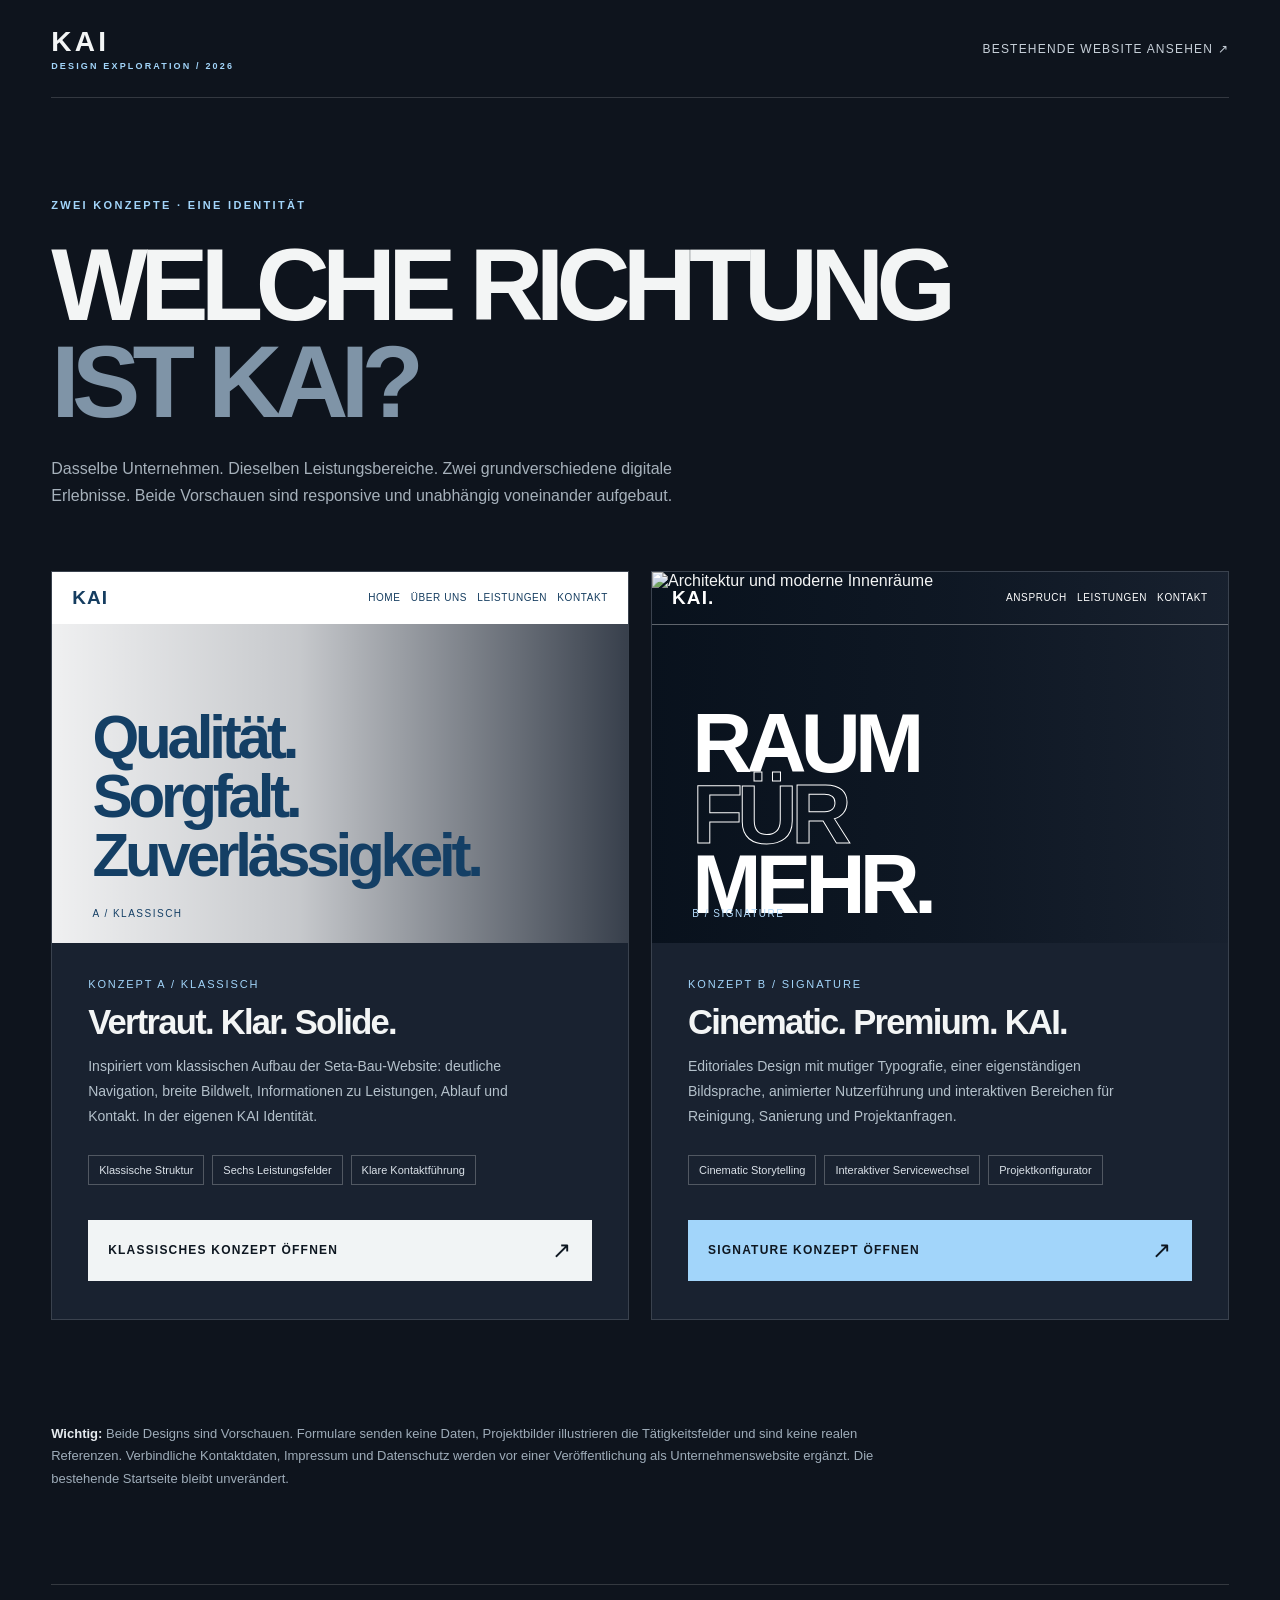
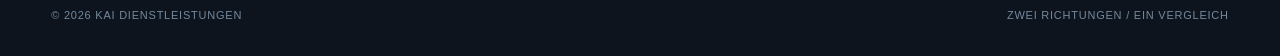
==== konzepte/index.html @ a33182b5 "Add dual-concept comparison gallery for stakeholder review" ====
<!doctype html><html lang="de"><head><meta charset="utf-8"><meta name="viewport" content="width=device-width,initial-scale=1"><meta name="robots" content="noindex,nofollow"><meta name="theme-color" content="#0e141d"><meta name="description" content="KAI Dienstleistungen – zwei Designkonzepte im direkten Vergleich."><title>KAI / Zwei Richtungen – Designvergleich</title><link rel="icon" href="../assets/kai-mark.svg" type="image/svg+xml"><link rel="preconnect" href="https://images.pexels.com"><style>
:root{--ink:#0e141d;--card:#192230;--ice:#a2d5fa;--white:#f3f5f5}*{box-sizing:border-box}body{margin:0;background:var(--ink);color:var(--white);font-family:Arial,"Helvetica Neue",sans-serif;-webkit-font-smoothing:antialiased}a{text-decoration:none;color:inherit}button:focus-visible,a:focus-visible{outline:2px solid var(--ice);outline-offset:4px}.wrap{max-width:1420px;width:calc(100% - clamp(40px,8vw,130px));margin-inline:auto}.top{display:flex;align-items:center;justify-content:space-between;gap:20px;padding:26px 0;border-bottom:1px solid #ffffff27}.wordmark{font-weight:900;font-size:28px;letter-spacing:.12em}.wordmark span{display:block;color:var(--ice);font-size:9px;letter-spacing:.24em;padding-top:3px}.top a:last-child{font-size:12px;letter-spacing:.1em;text-transform:uppercase;color:#c7d0d9}.lead{padding:clamp(58px,7vw,100px) 0 45px}.eyebrow{color:var(--ice);text-transform:uppercase;letter-spacing:.21em;font-size:11px;font-weight:800}.lead h1{font-size:clamp(53px,8vw,127px);letter-spacing:-.075em;line-height:.95;font-weight:600;margin:25px 0 25px;max-width:1040px}.lead h1 em{font-style:normal;color:#7f94a7}.lead p:last-child{font-size:16px;color:#a6b1bb;max-width:680px;line-height:1.7}.cards{display:grid;grid-template-columns:1fr 1fr;gap:22px;padding-bottom:90px}.card{background:var(--card);border:1px solid #ffffff25;overflow:hidden;display:flex;flex-direction:column;transition:transform .3s,border-color .3s}.card:hover{border-color:#b7dcff9c;transform:translateY(-5px)}.visual{height:clamp(265px,29vw,440px);position:relative;overflow:hidden;isolation:isolate}.visual img{position:absolute;inset:0;height:100%;width:100%;object-fit:cover;filter:saturate(.58)}.visual:after{content:"";position:absolute;inset:0;z-index:-1}.classic .visual:after{background:linear-gradient(90deg,#ffffffee 0%,#ffffffc0 43%,#ffffff22)}.signature .visual:after{background:linear-gradient(90deg,#07101be9 0%,#07101b94 52%,#07101b13)}.classic .visual img{filter:saturate(.65) brightness(1.07)}.visual .mock{position:absolute;top:0;left:0;right:0;z-index:1;display:flex;align-items:center;justify-content:space-between;padding:15px 20px;font-size:11px;letter-spacing:.1em}.classic .mock{background:white;color:#153d60}.signature .mock{color:white;border-bottom:1px solid #ffffff59}.mock strong{font-size:19px;font-weight:900}.mock span{font-size:10px;letter-spacing:.06em}.visual .large{position:absolute;z-index:1;left:7%;top:37%;max-width:83%;font-size:clamp(40px,5.5vw,86px);line-height:.98;letter-spacing:-.07em;font-weight:700}.classic .large{color:#143f65;font-size:clamp(39px,4.7vw,70px)}.signature .large{color:white;font-size:clamp(52px,6.5vw,95px);line-height:.85}.signature .large i{display:block;-webkit-text-stroke:1px white;color:transparent;font-style:normal}.visual .stamp{position:absolute;z-index:1;bottom:24px;left:7%;font-size:10px;text-transform:uppercase;letter-spacing:.15em}.classic .stamp{color:#143f65}.signature .stamp{color:#b2dafa}.body{padding:35px 36px 38px;display:flex;flex-direction:column;flex:1}.tag{font-size:11px;letter-spacing:.17em;text-transform:uppercase;color:var(--ice)}.body h2{font-size:clamp(28px,2.7vw,41px);letter-spacing:-.05em;line-height:1.05;margin:14px 0}.body p{font-size:14px;color:#b4c1cb;line-height:1.8;max-width:460px;margin:0 0 25px}.features{display:flex;gap:8px;flex-wrap:wrap;margin-bottom:35px}.features span{font-size:11px;border:1px solid #ffffff3e;padding:8px 10px;color:#dbe2e9}.open{margin-top:auto;display:flex;align-items:center;justify-content:space-between;gap:15px;padding:17px 20px;background:#f1f4f5;color:#0e1721;font-size:12px;font-weight:800;letter-spacing:.1em;text-transform:uppercase;transition:background .2s}.signature .open{background:#a2d5fa}.open:hover{background:#d3e8ff}.open b{font-size:23px;font-weight:400}.note{padding:0 0 80px;color:#9eacb9;font-size:13px;line-height:1.75;max-width:850px}.note strong{color:#e6ebef}.foot{display:flex;justify-content:space-between;gap:20px;flex-wrap:wrap;border-top:1px solid #ffffff28;padding:24px 0 35px;color:#74899e;font-size:11px;letter-spacing:.07em;text-transform:uppercase}
@media(max-width:760px){.cards{grid-template-columns:1fr;gap:18px}.visual{height:350px}.signature .large{font-size:73px}.classic .large{font-size:56px}.lead h1{font-size:65px}.body{padding:27px}.top{padding:20px 0}}@media(max-width:400px){.visual{height:280px}.signature .large{font-size:57px}.classic .large{font-size:45px}.lead h1{font-size:49px}}@media(prefers-reduced-motion:reduce){*,*:before,*:after{transition:none!important}}
</style></head><body>
<div class="wrap"><header class="top"><div class="wordmark">KAI<span>DESIGN EXPLORATION / 2026</span></div><a href="../">Bestehende Website ansehen ↗</a></header>
<section class="lead"><p class="eyebrow">Zwei Konzepte · Eine Identität</p><h1>WELCHE RICHTUNG<br><em>IST KAI?</em></h1><p>Dasselbe Unternehmen. Dieselben Leistungsbereiche. Zwei grundverschiedene digitale Erlebnisse. Beide Vorschauen sind responsive und unabhängig voneinander aufgebaut.</p></section>
<main class="cards">
<article class="card classic"><div class="visual"><img src="https://images.pexels.com/photos/8488029/pexels-photo-8488029.jpeg?auto=compress&amp;cs=tinysrgb&amp;w=1200" alt="Modernes Gebäude"><div class="mock"><strong>KAI</strong><span>HOME&nbsp;&nbsp; ÜBER UNS&nbsp;&nbsp; LEISTUNGEN&nbsp;&nbsp; KONTAKT</span></div><div class="large">Qualität.<br>Sorgfalt.<br>Zuverlässigkeit.</div><span class="stamp">A / Klassisch</span></div><div class="body"><span class="tag">Konzept A / Klassisch</span><h2>Vertraut. Klar. Solide.</h2><p>Inspiriert vom klassischen Aufbau der Seta-Bau-Website: deutliche Navigation, breite Bildwelt, Informationen zu Leistungen, Ablauf und Kontakt. In der eigenen KAI Identität.</p><div class="features"><span>Klassische Struktur</span><span>Sechs Leistungsfelder</span><span>Klare Kontaktführung</span></div><a class="open" href="../seta/">Klassisches Konzept öffnen <b aria-hidden="true">↗</b></a></div></article>
<article class="card signature"><div class="visual"><img src="https://images.pexels.com/photos/15062161/pexels-photo-15062161.jpeg?auto=compress&amp;cs=tinysrgb&amp;w=1200" alt="Architektur und moderne Innenräume"><div class="mock"><strong>KAI.</strong><span>ANSPRUCH&nbsp;&nbsp; LEISTUNGEN&nbsp;&nbsp; KONTAKT</span></div><div class="large">RAUM<i>FÜR</i>MEHR.</div><span class="stamp">B / Signature</span></div><div class="body"><span class="tag">Konzept B / Signature</span><h2>Cinematic. Premium. KAI.</h2><p>Editoriales Design mit mutiger Typografie, einer eigenständigen Bildsprache, animierter Nutzerführung und interaktiven Bereichen für Reinigung, Sanierung und Projektanfragen.</p><div class="features"><span>Cinematic Storytelling</span><span>Interaktiver Servicewechsel</span><span>Projektkonfigurator</span></div><a class="open" href="../signature/">Signature Konzept öffnen <b aria-hidden="true">↗</b></a></div></article>
</main><p class="note"><strong>Wichtig:</strong> Beide Designs sind Vorschauen. Formulare senden keine Daten, Projektbilder illustrieren die Tätigkeitsfelder und sind keine realen Referenzen. Verbindliche Kontaktdaten, Impressum und Datenschutz werden vor einer Veröffentlichung als Unternehmenswebsite ergänzt. Die bestehende Startseite bleibt unverändert.</p>
<footer class="foot"><span>© <span id="year"></span> KAI Dienstleistungen</span><span>Zwei Richtungen / Ein Vergleich</span></footer></div><script>document.getElementById('year').textContent=new Date().getFullYear();</script></body></html>
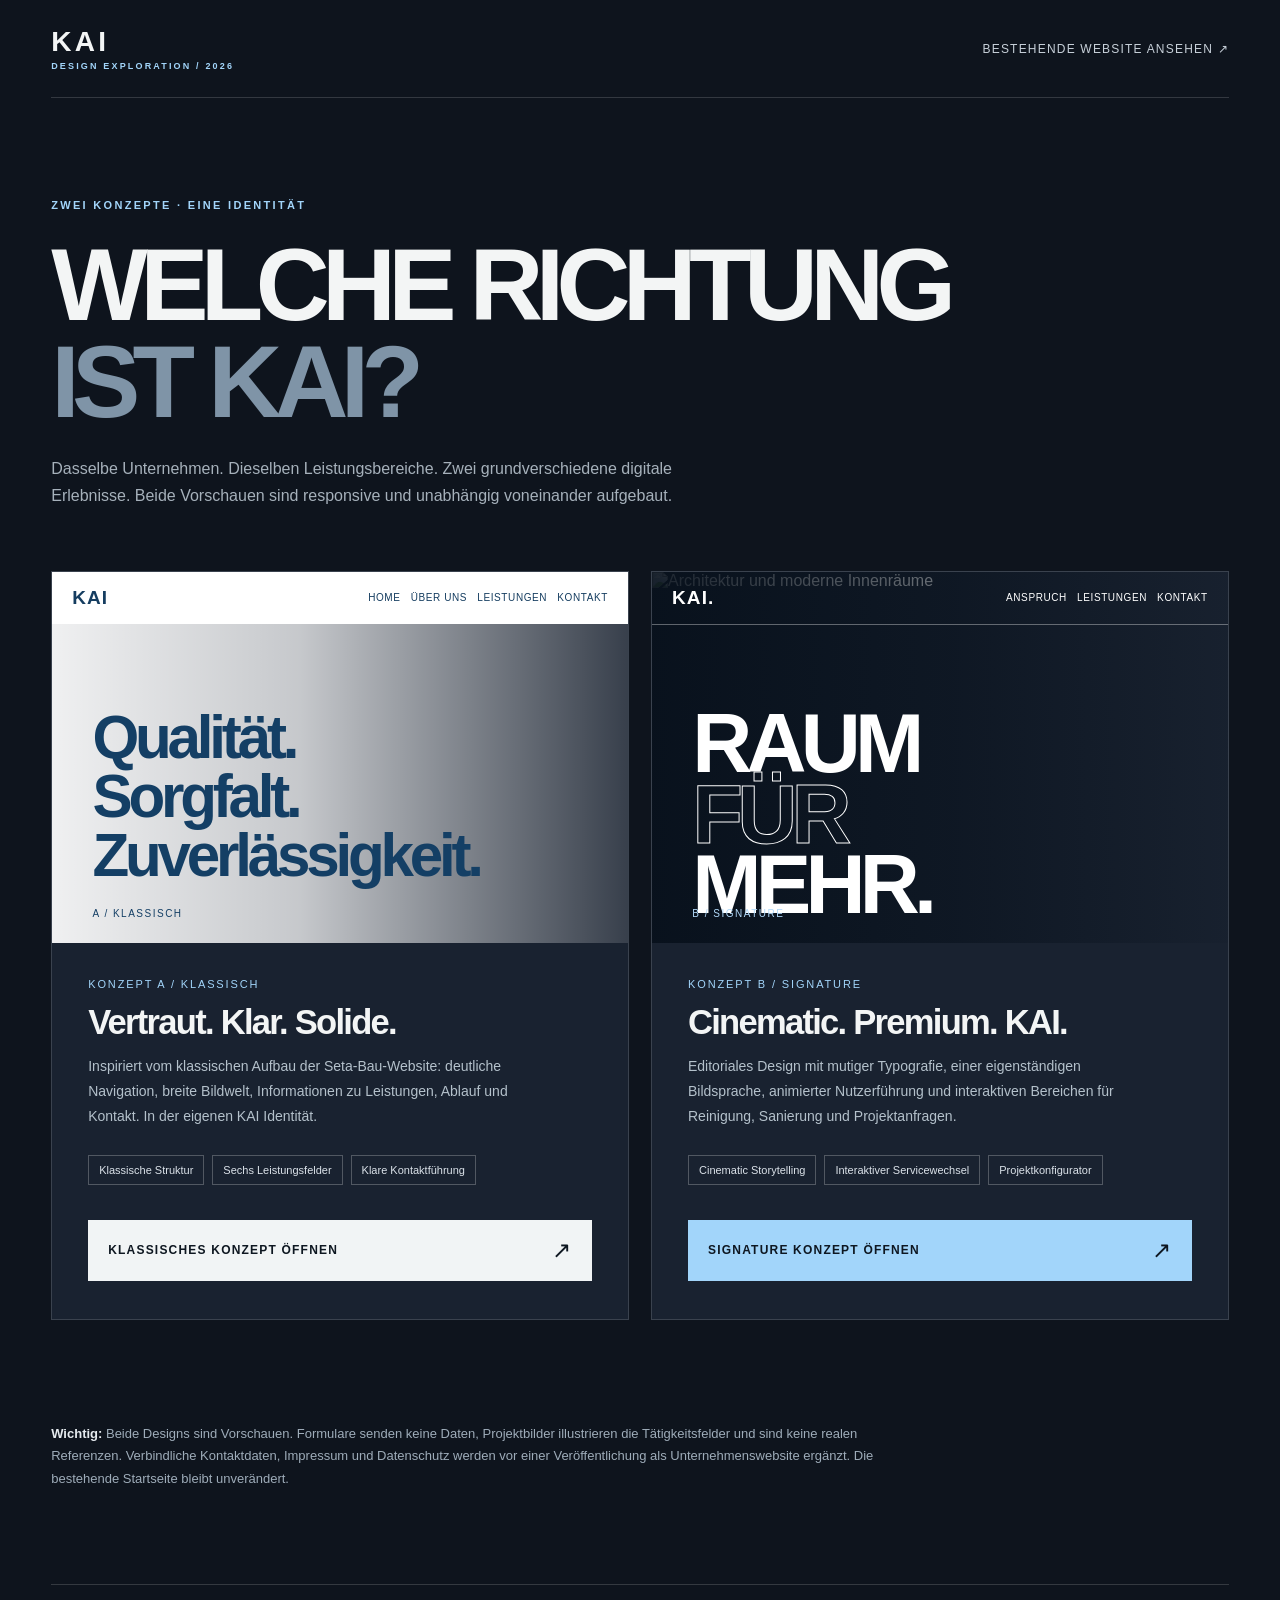
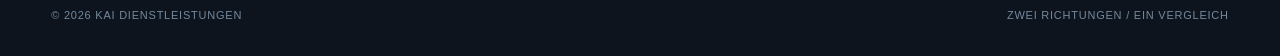
==== commit c0eac60d: "Fix preview gallery image overlay layering" ====
--- a/konzepte/index.html
+++ b/konzepte/index.html
@@ -1,5 +1,5 @@
 <!doctype html><html lang="de"><head><meta charset="utf-8"><meta name="viewport" content="width=device-width,initial-scale=1"><meta name="robots" content="noindex,nofollow"><meta name="theme-color" content="#0e141d"><meta name="description" content="KAI Dienstleistungen – zwei Designkonzepte im direkten Vergleich."><title>KAI / Zwei Richtungen – Designvergleich</title><link rel="icon" href="../assets/kai-mark.svg" type="image/svg+xml"><link rel="preconnect" href="https://images.pexels.com"><style>
-:root{--ink:#0e141d;--card:#192230;--ice:#a2d5fa;--white:#f3f5f5}*{box-sizing:border-box}body{margin:0;background:var(--ink);color:var(--white);font-family:Arial,"Helvetica Neue",sans-serif;-webkit-font-smoothing:antialiased}a{text-decoration:none;color:inherit}button:focus-visible,a:focus-visible{outline:2px solid var(--ice);outline-offset:4px}.wrap{max-width:1420px;width:calc(100% - clamp(40px,8vw,130px));margin-inline:auto}.top{display:flex;align-items:center;justify-content:space-between;gap:20px;padding:26px 0;border-bottom:1px solid #ffffff27}.wordmark{font-weight:900;font-size:28px;letter-spacing:.12em}.wordmark span{display:block;color:var(--ice);font-size:9px;letter-spacing:.24em;padding-top:3px}.top a:last-child{font-size:12px;letter-spacing:.1em;text-transform:uppercase;color:#c7d0d9}.lead{padding:clamp(58px,7vw,100px) 0 45px}.eyebrow{color:var(--ice);text-transform:uppercase;letter-spacing:.21em;font-size:11px;font-weight:800}.lead h1{font-size:clamp(53px,8vw,127px);letter-spacing:-.075em;line-height:.95;font-weight:600;margin:25px 0 25px;max-width:1040px}.lead h1 em{font-style:normal;color:#7f94a7}.lead p:last-child{font-size:16px;color:#a6b1bb;max-width:680px;line-height:1.7}.cards{display:grid;grid-template-columns:1fr 1fr;gap:22px;padding-bottom:90px}.card{background:var(--card);border:1px solid #ffffff25;overflow:hidden;display:flex;flex-direction:column;transition:transform .3s,border-color .3s}.card:hover{border-color:#b7dcff9c;transform:translateY(-5px)}.visual{height:clamp(265px,29vw,440px);position:relative;overflow:hidden;isolation:isolate}.visual img{position:absolute;inset:0;height:100%;width:100%;object-fit:cover;filter:saturate(.58)}.visual:after{content:"";position:absolute;inset:0;z-index:-1}.classic .visual:after{background:linear-gradient(90deg,#ffffffee 0%,#ffffffc0 43%,#ffffff22)}.signature .visual:after{background:linear-gradient(90deg,#07101be9 0%,#07101b94 52%,#07101b13)}.classic .visual img{filter:saturate(.65) brightness(1.07)}.visual .mock{position:absolute;top:0;left:0;right:0;z-index:1;display:flex;align-items:center;justify-content:space-between;padding:15px 20px;font-size:11px;letter-spacing:.1em}.classic .mock{background:white;color:#153d60}.signature .mock{color:white;border-bottom:1px solid #ffffff59}.mock strong{font-size:19px;font-weight:900}.mock span{font-size:10px;letter-spacing:.06em}.visual .large{position:absolute;z-index:1;left:7%;top:37%;max-width:83%;font-size:clamp(40px,5.5vw,86px);line-height:.98;letter-spacing:-.07em;font-weight:700}.classic .large{color:#143f65;font-size:clamp(39px,4.7vw,70px)}.signature .large{color:white;font-size:clamp(52px,6.5vw,95px);line-height:.85}.signature .large i{display:block;-webkit-text-stroke:1px white;color:transparent;font-style:normal}.visual .stamp{position:absolute;z-index:1;bottom:24px;left:7%;font-size:10px;text-transform:uppercase;letter-spacing:.15em}.classic .stamp{color:#143f65}.signature .stamp{color:#b2dafa}.body{padding:35px 36px 38px;display:flex;flex-direction:column;flex:1}.tag{font-size:11px;letter-spacing:.17em;text-transform:uppercase;color:var(--ice)}.body h2{font-size:clamp(28px,2.7vw,41px);letter-spacing:-.05em;line-height:1.05;margin:14px 0}.body p{font-size:14px;color:#b4c1cb;line-height:1.8;max-width:460px;margin:0 0 25px}.features{display:flex;gap:8px;flex-wrap:wrap;margin-bottom:35px}.features span{font-size:11px;border:1px solid #ffffff3e;padding:8px 10px;color:#dbe2e9}.open{margin-top:auto;display:flex;align-items:center;justify-content:space-between;gap:15px;padding:17px 20px;background:#f1f4f5;color:#0e1721;font-size:12px;font-weight:800;letter-spacing:.1em;text-transform:uppercase;transition:background .2s}.signature .open{background:#a2d5fa}.open:hover{background:#d3e8ff}.open b{font-size:23px;font-weight:400}.note{padding:0 0 80px;color:#9eacb9;font-size:13px;line-height:1.75;max-width:850px}.note strong{color:#e6ebef}.foot{display:flex;justify-content:space-between;gap:20px;flex-wrap:wrap;border-top:1px solid #ffffff28;padding:24px 0 35px;color:#74899e;font-size:11px;letter-spacing:.07em;text-transform:uppercase}
+:root{--ink:#0e141d;--card:#192230;--ice:#a2d5fa;--white:#f3f5f5}*{box-sizing:border-box}body{margin:0;background:var(--ink);color:var(--white);font-family:Arial,"Helvetica Neue",sans-serif;-webkit-font-smoothing:antialiased}a{text-decoration:none;color:inherit}button:focus-visible,a:focus-visible{outline:2px solid var(--ice);outline-offset:4px}.wrap{max-width:1420px;width:calc(100% - clamp(40px,8vw,130px));margin-inline:auto}.top{display:flex;align-items:center;justify-content:space-between;gap:20px;padding:26px 0;border-bottom:1px solid #ffffff27}.wordmark{font-weight:900;font-size:28px;letter-spacing:.12em}.wordmark span{display:block;color:var(--ice);font-size:9px;letter-spacing:.24em;padding-top:3px}.top a:last-child{font-size:12px;letter-spacing:.1em;text-transform:uppercase;color:#c7d0d9}.lead{padding:clamp(58px,7vw,100px) 0 45px}.eyebrow{color:var(--ice);text-transform:uppercase;letter-spacing:.21em;font-size:11px;font-weight:800}.lead h1{font-size:clamp(53px,8vw,127px);letter-spacing:-.075em;line-height:.95;font-weight:600;margin:25px 0 25px;max-width:1040px}.lead h1 em{font-style:normal;color:#7f94a7}.lead p:last-child{font-size:16px;color:#a6b1bb;max-width:680px;line-height:1.7}.cards{display:grid;grid-template-columns:1fr 1fr;gap:22px;padding-bottom:90px}.card{background:var(--card);border:1px solid #ffffff25;overflow:hidden;display:flex;flex-direction:column;transition:transform .3s,border-color .3s}.card:hover{border-color:#b7dcff9c;transform:translateY(-5px)}.visual{height:clamp(265px,29vw,440px);position:relative;overflow:hidden;isolation:isolate}.visual img{position:absolute;inset:0;height:100%;width:100%;object-fit:cover;filter:saturate(.58)}.visual:after{content:"";position:absolute;inset:0;z-index:0}.classic .visual:after{background:linear-gradient(90deg,#ffffffee 0%,#ffffffc0 43%,#ffffff22)}.signature .visual:after{background:linear-gradient(90deg,#07101be9 0%,#07101b94 52%,#07101b13)}.classic .visual img{filter:saturate(.65) brightness(1.07)}.visual .mock{position:absolute;top:0;left:0;right:0;z-index:1;display:flex;align-items:center;justify-content:space-between;padding:15px 20px;font-size:11px;letter-spacing:.1em}.classic .mock{background:white;color:#153d60}.signature .mock{color:white;border-bottom:1px solid #ffffff59}.mock strong{font-size:19px;font-weight:900}.mock span{font-size:10px;letter-spacing:.06em}.visual .large{position:absolute;z-index:1;left:7%;top:37%;max-width:83%;font-size:clamp(40px,5.5vw,86px);line-height:.98;letter-spacing:-.07em;font-weight:700}.classic .large{color:#143f65;font-size:clamp(39px,4.7vw,70px)}.signature .large{color:white;font-size:clamp(52px,6.5vw,95px);line-height:.85}.signature .large i{display:block;-webkit-text-stroke:1px white;color:transparent;font-style:normal}.visual .stamp{position:absolute;z-index:1;bottom:24px;left:7%;font-size:10px;text-transform:uppercase;letter-spacing:.15em}.classic .stamp{color:#143f65}.signature .stamp{color:#b2dafa}.body{padding:35px 36px 38px;display:flex;flex-direction:column;flex:1}.tag{font-size:11px;letter-spacing:.17em;text-transform:uppercase;color:var(--ice)}.body h2{font-size:clamp(28px,2.7vw,41px);letter-spacing:-.05em;line-height:1.05;margin:14px 0}.body p{font-size:14px;color:#b4c1cb;line-height:1.8;max-width:460px;margin:0 0 25px}.features{display:flex;gap:8px;flex-wrap:wrap;margin-bottom:35px}.features span{font-size:11px;border:1px solid #ffffff3e;padding:8px 10px;color:#dbe2e9}.open{margin-top:auto;display:flex;align-items:center;justify-content:space-between;gap:15px;padding:17px 20px;background:#f1f4f5;color:#0e1721;font-size:12px;font-weight:800;letter-spacing:.1em;text-transform:uppercase;transition:background .2s}.signature .open{background:#a2d5fa}.open:hover{background:#d3e8ff}.open b{font-size:23px;font-weight:400}.note{padding:0 0 80px;color:#9eacb9;font-size:13px;line-height:1.75;max-width:850px}.note strong{color:#e6ebef}.foot{display:flex;justify-content:space-between;gap:20px;flex-wrap:wrap;border-top:1px solid #ffffff28;padding:24px 0 35px;color:#74899e;font-size:11px;letter-spacing:.07em;text-transform:uppercase}
 @media(max-width:760px){.cards{grid-template-columns:1fr;gap:18px}.visual{height:350px}.signature .large{font-size:73px}.classic .large{font-size:56px}.lead h1{font-size:65px}.body{padding:27px}.top{padding:20px 0}}@media(max-width:400px){.visual{height:280px}.signature .large{font-size:57px}.classic .large{font-size:45px}.lead h1{font-size:49px}}@media(prefers-reduced-motion:reduce){*,*:before,*:after{transition:none!important}}
 </style></head><body>
 <div class="wrap"><header class="top"><div class="wordmark">KAI<span>DESIGN EXPLORATION / 2026</span></div><a href="../">Bestehende Website ansehen ↗</a></header>
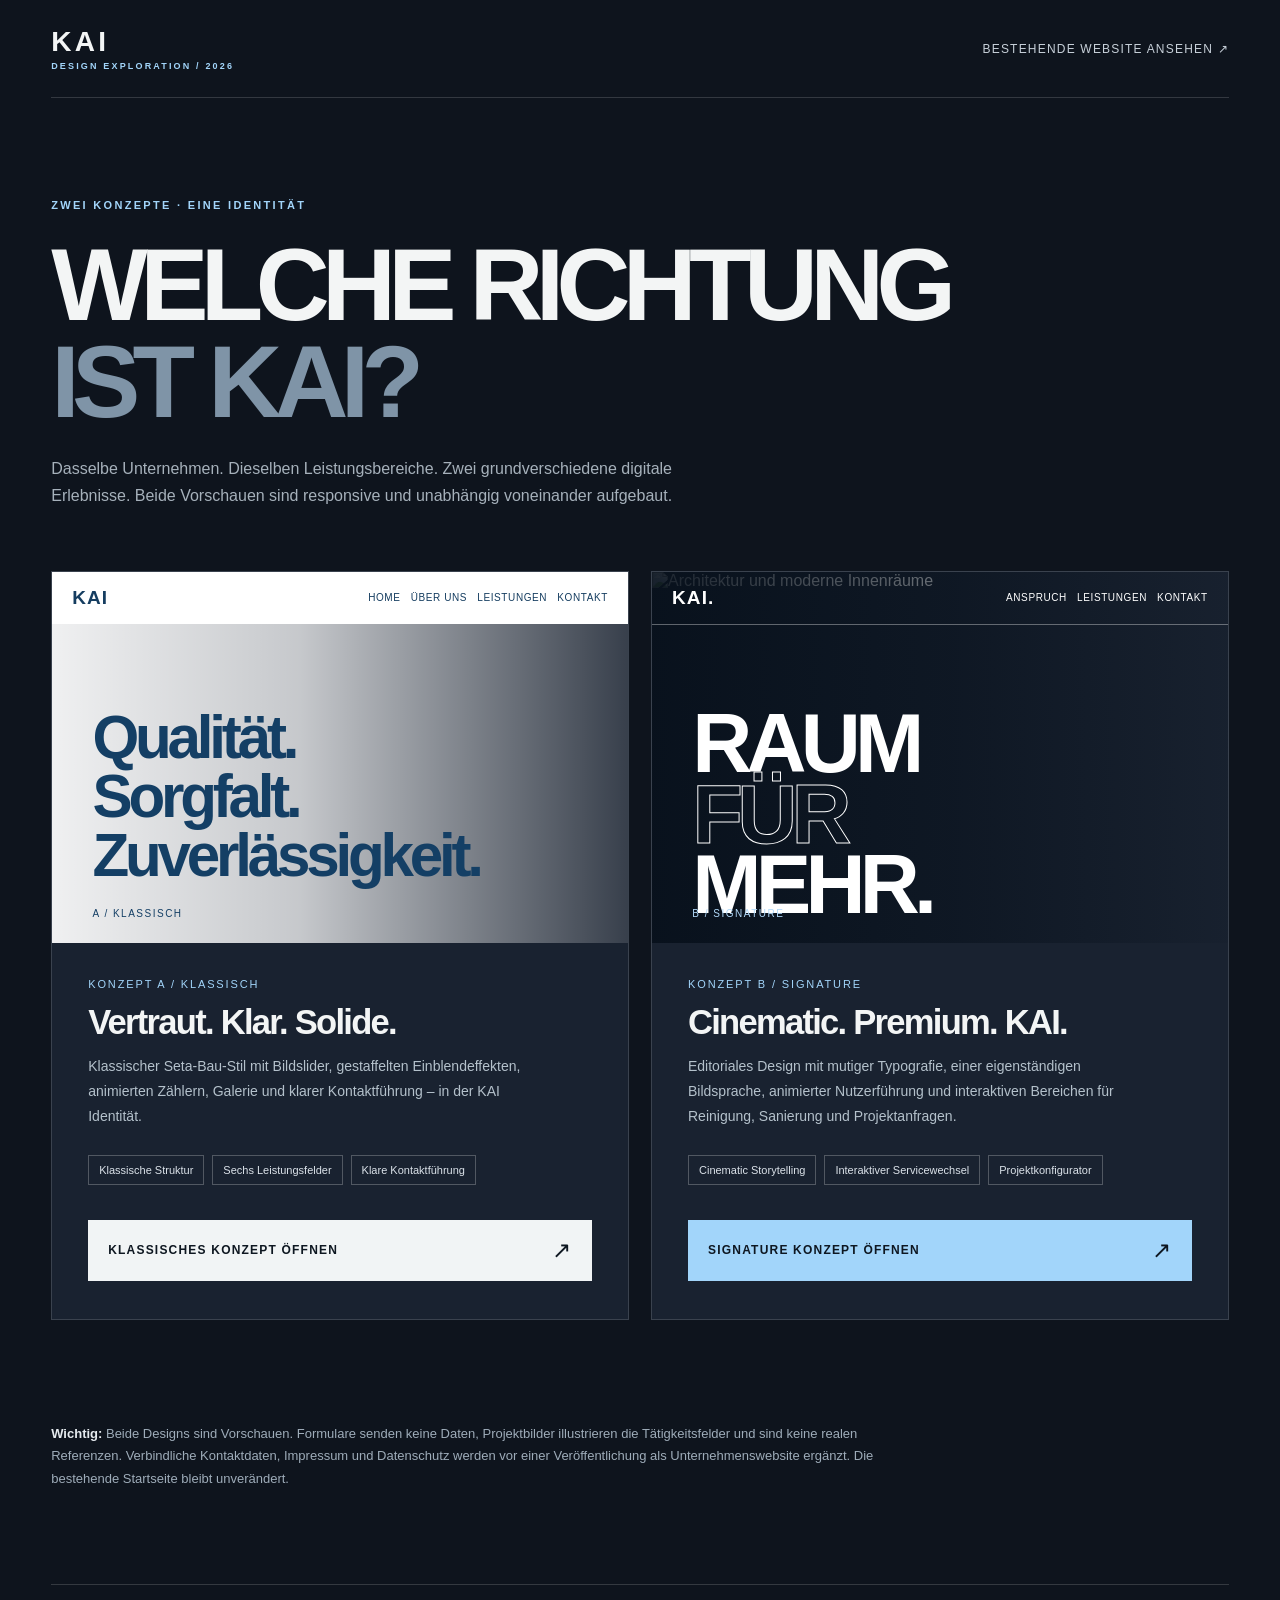
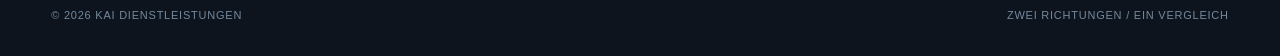
==== commit d882178b: "Explain motion-enhanced classic preview" ====
--- a/konzepte/index.html
+++ b/konzepte/index.html
@@ -5,7 +5,7 @@
 <div class="wrap"><header class="top"><div class="wordmark">KAI<span>DESIGN EXPLORATION / 2026</span></div><a href="../">Bestehende Website ansehen ↗</a></header>
 <section class="lead"><p class="eyebrow">Zwei Konzepte · Eine Identität</p><h1>WELCHE RICHTUNG<br><em>IST KAI?</em></h1><p>Dasselbe Unternehmen. Dieselben Leistungsbereiche. Zwei grundverschiedene digitale Erlebnisse. Beide Vorschauen sind responsive und unabhängig voneinander aufgebaut.</p></section>
 <main class="cards">
-<article class="card classic"><div class="visual"><img src="https://images.pexels.com/photos/8488029/pexels-photo-8488029.jpeg?auto=compress&amp;cs=tinysrgb&amp;w=1200" alt="Modernes Gebäude"><div class="mock"><strong>KAI</strong><span>HOME&nbsp;&nbsp; ÜBER UNS&nbsp;&nbsp; LEISTUNGEN&nbsp;&nbsp; KONTAKT</span></div><div class="large">Qualität.<br>Sorgfalt.<br>Zuverlässigkeit.</div><span class="stamp">A / Klassisch</span></div><div class="body"><span class="tag">Konzept A / Klassisch</span><h2>Vertraut. Klar. Solide.</h2><p>Inspiriert vom klassischen Aufbau der Seta-Bau-Website: deutliche Navigation, breite Bildwelt, Informationen zu Leistungen, Ablauf und Kontakt. In der eigenen KAI Identität.</p><div class="features"><span>Klassische Struktur</span><span>Sechs Leistungsfelder</span><span>Klare Kontaktführung</span></div><a class="open" href="../seta/">Klassisches Konzept öffnen <b aria-hidden="true">↗</b></a></div></article>
+<article class="card classic"><div class="visual"><img src="https://images.pexels.com/photos/8488029/pexels-photo-8488029.jpeg?auto=compress&amp;cs=tinysrgb&amp;w=1200" alt="Modernes Gebäude"><div class="mock"><strong>KAI</strong><span>HOME&nbsp;&nbsp; ÜBER UNS&nbsp;&nbsp; LEISTUNGEN&nbsp;&nbsp; KONTAKT</span></div><div class="large">Qualität.<br>Sorgfalt.<br>Zuverlässigkeit.</div><span class="stamp">A / Klassisch</span></div><div class="body"><span class="tag">Konzept A / Klassisch</span><h2>Vertraut. Klar. Solide.</h2><p>Klassischer Seta-Bau-Stil mit Bildslider, gestaffelten Einblendeffekten, animierten Zählern, Galerie und klarer Kontaktführung – in der KAI Identität.</p><div class="features"><span>Klassische Struktur</span><span>Sechs Leistungsfelder</span><span>Klare Kontaktführung</span></div><a class="open" href="../seta/">Klassisches Konzept öffnen <b aria-hidden="true">↗</b></a></div></article>
 <article class="card signature"><div class="visual"><img src="https://images.pexels.com/photos/15062161/pexels-photo-15062161.jpeg?auto=compress&amp;cs=tinysrgb&amp;w=1200" alt="Architektur und moderne Innenräume"><div class="mock"><strong>KAI.</strong><span>ANSPRUCH&nbsp;&nbsp; LEISTUNGEN&nbsp;&nbsp; KONTAKT</span></div><div class="large">RAUM<i>FÜR</i>MEHR.</div><span class="stamp">B / Signature</span></div><div class="body"><span class="tag">Konzept B / Signature</span><h2>Cinematic. Premium. KAI.</h2><p>Editoriales Design mit mutiger Typografie, einer eigenständigen Bildsprache, animierter Nutzerführung und interaktiven Bereichen für Reinigung, Sanierung und Projektanfragen.</p><div class="features"><span>Cinematic Storytelling</span><span>Interaktiver Servicewechsel</span><span>Projektkonfigurator</span></div><a class="open" href="../signature/">Signature Konzept öffnen <b aria-hidden="true">↗</b></a></div></article>
 </main><p class="note"><strong>Wichtig:</strong> Beide Designs sind Vorschauen. Formulare senden keine Daten, Projektbilder illustrieren die Tätigkeitsfelder und sind keine realen Referenzen. Verbindliche Kontaktdaten, Impressum und Datenschutz werden vor einer Veröffentlichung als Unternehmenswebsite ergänzt. Die bestehende Startseite bleibt unverändert.</p>
 <footer class="foot"><span>© <span id="year"></span> KAI Dienstleistungen</span><span>Zwei Richtungen / Ein Vergleich</span></footer></div><script>document.getElementById('year').textContent=new Date().getFullYear();</script></body></html>
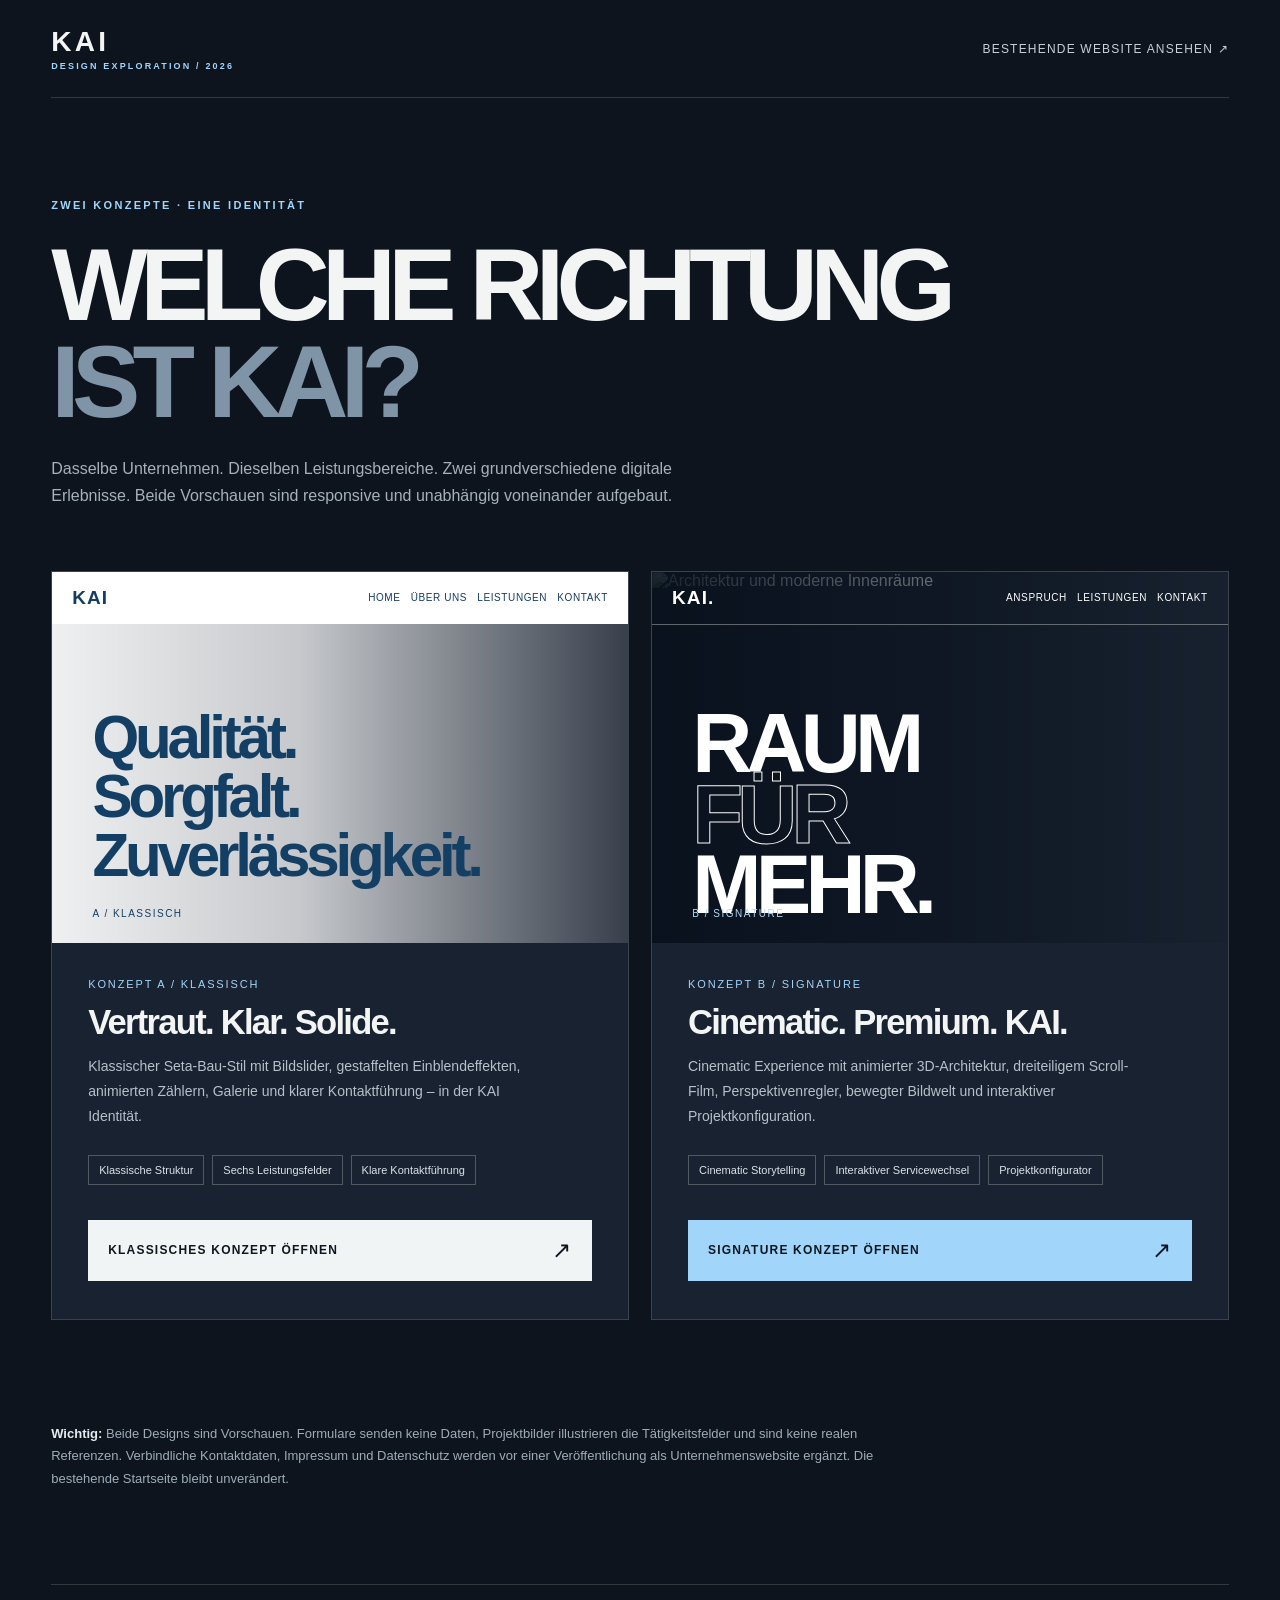
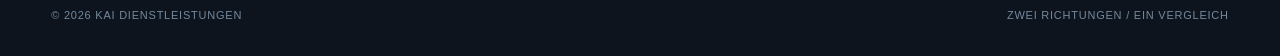
==== commit 238abc9a: "Describe substantive signature cinematic redesign" ====
--- a/konzepte/index.html
+++ b/konzepte/index.html
@@ -6,6 +6,6 @@
 <section class="lead"><p class="eyebrow">Zwei Konzepte · Eine Identität</p><h1>WELCHE RICHTUNG<br><em>IST KAI?</em></h1><p>Dasselbe Unternehmen. Dieselben Leistungsbereiche. Zwei grundverschiedene digitale Erlebnisse. Beide Vorschauen sind responsive und unabhängig voneinander aufgebaut.</p></section>
 <main class="cards">
 <article class="card classic"><div class="visual"><img src="https://images.pexels.com/photos/8488029/pexels-photo-8488029.jpeg?auto=compress&amp;cs=tinysrgb&amp;w=1200" alt="Modernes Gebäude"><div class="mock"><strong>KAI</strong><span>HOME&nbsp;&nbsp; ÜBER UNS&nbsp;&nbsp; LEISTUNGEN&nbsp;&nbsp; KONTAKT</span></div><div class="large">Qualität.<br>Sorgfalt.<br>Zuverlässigkeit.</div><span class="stamp">A / Klassisch</span></div><div class="body"><span class="tag">Konzept A / Klassisch</span><h2>Vertraut. Klar. Solide.</h2><p>Klassischer Seta-Bau-Stil mit Bildslider, gestaffelten Einblendeffekten, animierten Zählern, Galerie und klarer Kontaktführung – in der KAI Identität.</p><div class="features"><span>Klassische Struktur</span><span>Sechs Leistungsfelder</span><span>Klare Kontaktführung</span></div><a class="open" href="../seta/">Klassisches Konzept öffnen <b aria-hidden="true">↗</b></a></div></article>
-<article class="card signature"><div class="visual"><img src="https://images.pexels.com/photos/15062161/pexels-photo-15062161.jpeg?auto=compress&amp;cs=tinysrgb&amp;w=1200" alt="Architektur und moderne Innenräume"><div class="mock"><strong>KAI.</strong><span>ANSPRUCH&nbsp;&nbsp; LEISTUNGEN&nbsp;&nbsp; KONTAKT</span></div><div class="large">RAUM<i>FÜR</i>MEHR.</div><span class="stamp">B / Signature</span></div><div class="body"><span class="tag">Konzept B / Signature</span><h2>Cinematic. Premium. KAI.</h2><p>Editoriales Design mit mutiger Typografie, einer eigenständigen Bildsprache, animierter Nutzerführung und interaktiven Bereichen für Reinigung, Sanierung und Projektanfragen.</p><div class="features"><span>Cinematic Storytelling</span><span>Interaktiver Servicewechsel</span><span>Projektkonfigurator</span></div><a class="open" href="../signature/">Signature Konzept öffnen <b aria-hidden="true">↗</b></a></div></article>
+<article class="card signature"><div class="visual"><img src="https://images.pexels.com/photos/15062161/pexels-photo-15062161.jpeg?auto=compress&amp;cs=tinysrgb&amp;w=1200" alt="Architektur und moderne Innenräume"><div class="mock"><strong>KAI.</strong><span>ANSPRUCH&nbsp;&nbsp; LEISTUNGEN&nbsp;&nbsp; KONTAKT</span></div><div class="large">RAUM<i>FÜR</i>MEHR.</div><span class="stamp">B / Signature</span></div><div class="body"><span class="tag">Konzept B / Signature</span><h2>Cinematic. Premium. KAI.</h2><p>Cinematic Experience mit animierter 3D-Architektur, dreiteiligem Scroll-Film, Perspektivenregler, bewegter Bildwelt und interaktiver Projektkonfiguration.</p><div class="features"><span>Cinematic Storytelling</span><span>Interaktiver Servicewechsel</span><span>Projektkonfigurator</span></div><a class="open" href="../signature/">Signature Konzept öffnen <b aria-hidden="true">↗</b></a></div></article>
 </main><p class="note"><strong>Wichtig:</strong> Beide Designs sind Vorschauen. Formulare senden keine Daten, Projektbilder illustrieren die Tätigkeitsfelder und sind keine realen Referenzen. Verbindliche Kontaktdaten, Impressum und Datenschutz werden vor einer Veröffentlichung als Unternehmenswebsite ergänzt. Die bestehende Startseite bleibt unverändert.</p>
 <footer class="foot"><span>© <span id="year"></span> KAI Dienstleistungen</span><span>Zwei Richtungen / Ein Vergleich</span></footer></div><script>document.getElementById('year').textContent=new Date().getFullYear();</script></body></html>
